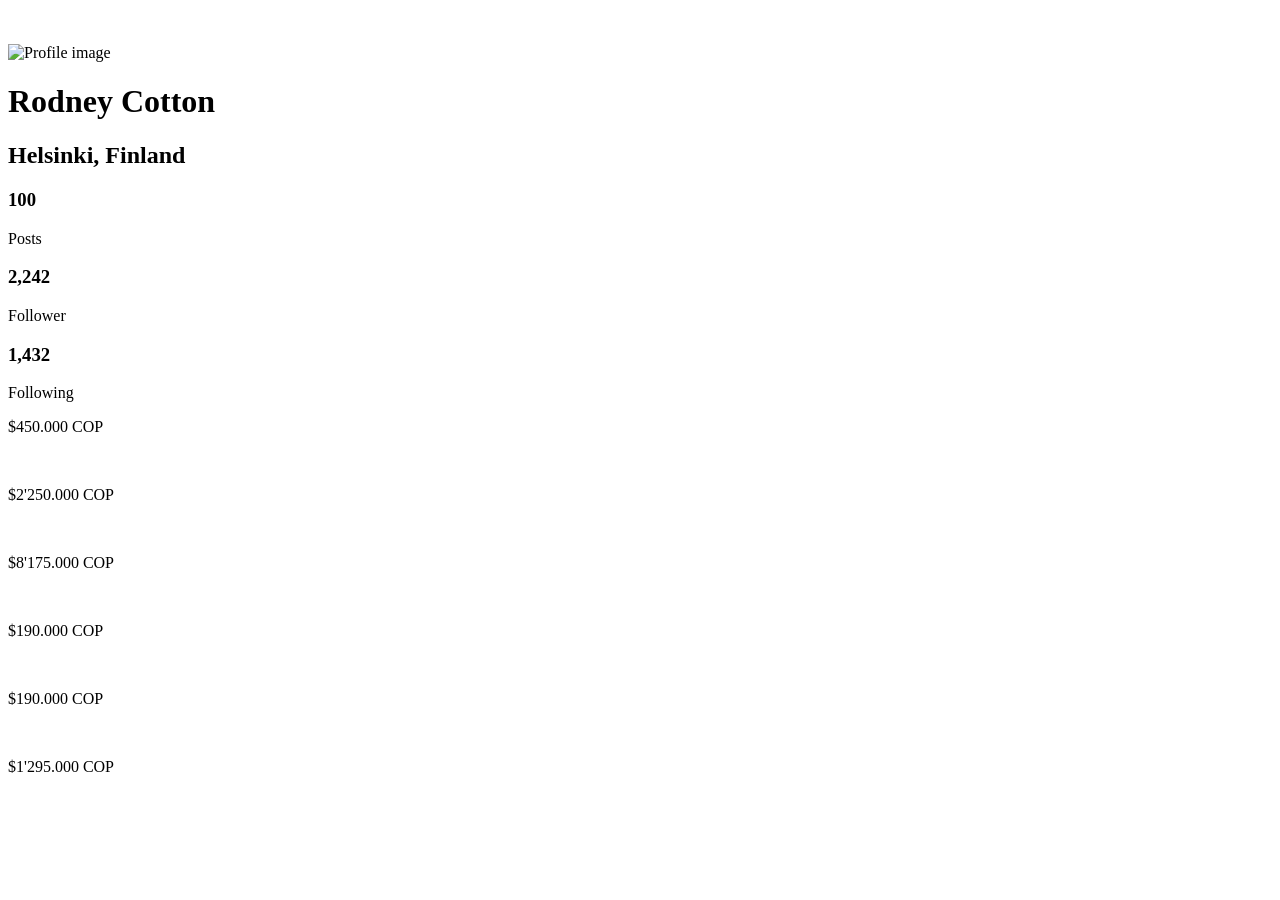
==== index.html @ 4af617aa "Feat favicon" ====
<!DOCTYPE html>
<html lang="en">
<head>
	<meta charset="UTF-8">
	<meta name="viewport" content="width=device-width, initial-scale=1.0">
	<meta name="viewport" content="width=device-width, initial-scale=1.0">
	<link rel="stylesheet" href="CSS/normalize.css">
	<link rel="stylesheet" href="CSS/styles.css">
	<link rel="stylesheet" href="CSS/fonts.css">
	<link rel="icon" type="image/x-icon" href="Price-Gallery.png">
	<script src="https://cdnjs.cloudflare.com/ajax/libs/jquery/3.0.0-beta1/jquery.slim.min.js"></script>
	<script src="JS/script.js"></script>
	<title>Gallery</title>
</head>
<body><br><br>
	<div class="contain">
		<div class="header">
			<div class="profile-img">
				<img src="IMG/profilePhoto.png" alt="Profile image">
			</div>
			<div class="profile-name">
				<h1>Rodney Cotton</h1>
				<h2>Helsinki, Finland</h2>
			</div>
			<div class="profile-stats">
				<div>
					<h3>100</h3>
					<p>Posts</p>
				</div>
				<div>
					<h3>2,242</h3>
					<p>Follower</p>
				</div>
				<div>
					<h3>1,432</h3>
					<p>Following</p>
				</div>
			</div>
		</div>
		<div class="main">
			<div class="section1">
				<div class="cont-section-1">
					<div class="1">
						<div class="over">
							<p>$450.000 COP</p>
						</div>
						<img src="IMG/photo1.png" alt="">
					</div>
					<div>
						<div class="over2">
							<p>$2'250.000 COP</p>
						</div>
						<img src="IMG/photo2.png" alt="">
					</div>
				</div>
			</div>
			<div class="globe">
				<div class="section2">
					<div class="cont-section-2">
						<div>
							<div class="over3">
								<p>$8'175.000 COP</p>
							</div>
							<img src="IMG/photo3.png" alt="">
						</div>
						<div>
							<div class="over4">
								<p>$190.000 COP</p>
							</div>
							<img src="IMG/photo5.png" alt="">
						</div>
						<div>
							<div class="over5">
								<p>$190.000 COP</p>
							</div>
							<img src="IMG/photo6.png" alt="">
						</div>
					</div>
				</div>

				<div class="section3">
					<div class="cont-section-3">
						<div>
							<div class="over6">
								<p>$1'295.000 COP</p>
							</div>
							<img src="IMG/photo4.png" alt="">
						</div>
					</div>
				</div>						
			</div>
		</div>
	</div>
</body>
</html>
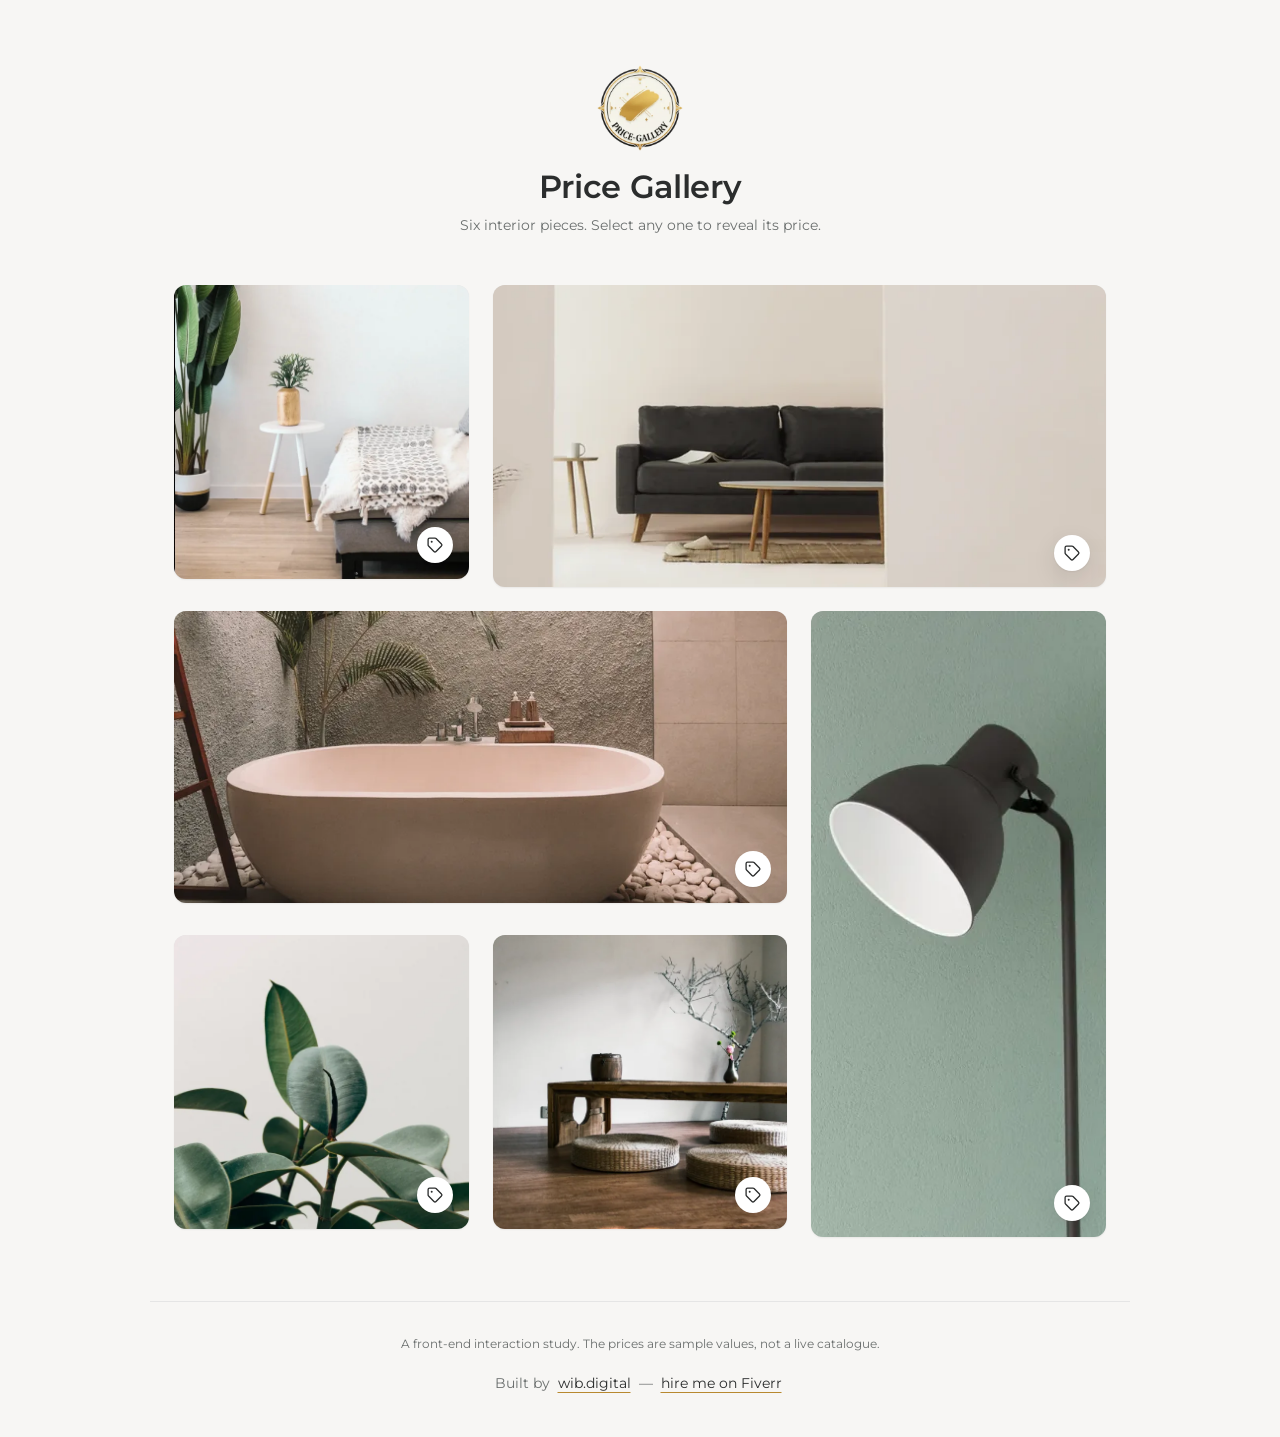
==== commit ad89c2a7: "Publish rebuilt site with hire-me block, footer credit and Person JSON-LD Co-Authored-By: Claude Opu" ====
--- a/index.html
+++ b/index.html
@@ -1,95 +1,127 @@
 <!DOCTYPE html>
 <html lang="en">
-<head>
-	<meta charset="UTF-8">
-	<meta name="viewport" content="width=device-width, initial-scale=1.0">
-	<meta name="viewport" content="width=device-width, initial-scale=1.0">
-	<link rel="stylesheet" href="CSS/normalize.css">
-	<link rel="stylesheet" href="CSS/styles.css">
-	<link rel="stylesheet" href="CSS/fonts.css">
-	<link rel="icon" type="image/x-icon" href="Price-Gallery.png">
-	<script src="https://cdnjs.cloudflare.com/ajax/libs/jquery/3.0.0-beta1/jquery.slim.min.js"></script>
-	<script src="JS/script.js"></script>
-	<title>Gallery</title>
-</head>
-<body><br><br>
-	<div class="contain">
-		<div class="header">
-			<div class="profile-img">
-				<img src="IMG/profilePhoto.png" alt="Profile image">
-			</div>
-			<div class="profile-name">
-				<h1>Rodney Cotton</h1>
-				<h2>Helsinki, Finland</h2>
-			</div>
-			<div class="profile-stats">
-				<div>
-					<h3>100</h3>
-					<p>Posts</p>
-				</div>
-				<div>
-					<h3>2,242</h3>
-					<p>Follower</p>
-				</div>
-				<div>
-					<h3>1,432</h3>
-					<p>Following</p>
-				</div>
-			</div>
-		</div>
-		<div class="main">
-			<div class="section1">
-				<div class="cont-section-1">
-					<div class="1">
-						<div class="over">
-							<p>$450.000 COP</p>
-						</div>
-						<img src="IMG/photo1.png" alt="">
-					</div>
-					<div>
-						<div class="over2">
-							<p>$2'250.000 COP</p>
-						</div>
-						<img src="IMG/photo2.png" alt="">
-					</div>
-				</div>
-			</div>
-			<div class="globe">
-				<div class="section2">
-					<div class="cont-section-2">
-						<div>
-							<div class="over3">
-								<p>$8'175.000 COP</p>
-							</div>
-							<img src="IMG/photo3.png" alt="">
-						</div>
-						<div>
-							<div class="over4">
-								<p>$190.000 COP</p>
-							</div>
-							<img src="IMG/photo5.png" alt="">
-						</div>
-						<div>
-							<div class="over5">
-								<p>$190.000 COP</p>
-							</div>
-							<img src="IMG/photo6.png" alt="">
-						</div>
-					</div>
-				</div>
+  <head>
+    <meta charset="utf-8">
+    <meta name="viewport" content="width=device-width, initial-scale=1">
+    <title>Price Gallery — interior pieces and what they cost</title>
+    <meta name="description" content="A six-piece interior gallery laid out in an asymmetric grid. Select any sofa, lamp or plant to reveal what it costs in Colombian pesos. No build step.">
+    <link rel="canonical" href="https://pricegallery.wib.digital/">
 
-				<div class="section3">
-					<div class="cont-section-3">
-						<div>
-							<div class="over6">
-								<p>$1'295.000 COP</p>
-							</div>
-							<img src="IMG/photo4.png" alt="">
-						</div>
-					</div>
-				</div>						
-			</div>
-		</div>
-	</div>
-</body>
-</html>+    <meta property="og:type" content="website">
+    <meta property="og:url" content="https://pricegallery.wib.digital/">
+    <meta property="og:title" content="Price Gallery — interior pieces and what they cost">
+    <meta property="og:description" content="A six-piece interior gallery laid out in an asymmetric grid. Select any sofa, lamp or plant to reveal what it costs in Colombian pesos. No build step.">
+    <meta property="og:image" content="https://pricegallery.wib.digital/assets/img/logo/og-image.png">
+
+    <link rel="icon" type="image/png" href="assets/img/logo/favicon.png">
+
+    <link rel="preconnect" href="https://fonts.googleapis.com">
+    <link rel="preconnect" href="https://fonts.gstatic.com" crossorigin>
+    <link rel="stylesheet" href="https://fonts.googleapis.com/css2?family=Montserrat:wght@400;600&display=swap">
+
+    <link rel="stylesheet" href="assets/css/base.css">
+    <link rel="stylesheet" href="assets/css/layout.css">
+    <link rel="stylesheet" href="assets/css/components.css">
+
+    <script>
+      // Flags the enhanced state before first paint, so the prices do not
+      // flash on screen before the deferred scripts collapse them.
+      document.documentElement.classList.add("has-js");
+    </script>
+    <script src="assets/js/modules/price-reveal.js" defer></script>
+    <script src="assets/js/main.js" defer></script>
+
+    <script type="application/ld+json">
+      {
+        "@context": "https://schema.org",
+        "@type": "Person",
+        "name": "Pablo Nieto Pérez",
+        "url": "https://wib.digital",
+        "jobTitle": "Web Designer and Developer",
+        "sameAs": [
+          "https://www.fiverr.com/pablonietop",
+          "https://www.linkedin.com/in/pablo-nieto-perez-39a530292"
+        ]
+      }
+    </script>
+  </head>
+
+  <body class="page">
+    <a class="skip-link" href="#gallery">Skip to the gallery</a>
+
+    <svg width="0" height="0" aria-hidden="true" focusable="false" style="position: absolute">
+      <symbol id="icon-tag" viewBox="0 0 24 24" fill="none" stroke="currentColor" stroke-width="1.75" stroke-linecap="round" stroke-linejoin="round">
+        <path d="M20.6 13.4 13.4 20.6a2 2 0 0 1-2.8 0l-7.2-7.2A2 2 0 0 1 2.8 12V4.8a2 2 0 0 1 2-2H12a2 2 0 0 1 1.4.6l7.2 7.2a2 2 0 0 1 0 2.8Z"></path>
+        <circle cx="7.6" cy="7.6" r="1.3" fill="currentColor" stroke="none"></circle>
+      </symbol>
+    </svg>
+
+    <header class="site-header container">
+      <img class="site-header__logo" src="assets/img/logo/price-gallery.webp" width="256" height="256" alt="Price Gallery logo: a gold brushstroke inside a black and gold ring">
+      <h1 class="site-header__title">Price Gallery</h1>
+      <p class="site-header__tagline">Six interior pieces. Select any one to reveal its price.</p>
+    </header>
+
+    <main class="gallery container" id="gallery">
+      <h2 class="visually-hidden">The pieces</h2>
+
+      <ul class="gallery__grid">
+        <li class="gallery__item gallery__item--square gallery__item--side-table">
+          <button class="piece" type="button" aria-expanded="false">
+            <img class="piece__photo" src="assets/img/content/side-table.webp" width="600" height="598" alt="White three-legged side table holding a gold vase, beside a daybed and a large potted palm" fetchpriority="high">
+            <span class="piece__price">$450.000 COP</span>
+            <span class="piece__badge"><svg aria-hidden="true" focusable="false"><use href="#icon-tag"></use></svg></span>
+          </button>
+        </li>
+
+        <li class="gallery__item gallery__item--wide gallery__item--sofa">
+          <button class="piece" type="button" aria-expanded="false">
+            <img class="piece__photo" src="assets/img/content/sofa.webp" width="800" height="380" alt="Dark grey three-seat sofa with an open book on the cushion, next to an oval wooden coffee table">
+            <span class="piece__price">$2.250.000 COP</span>
+            <span class="piece__badge"><svg aria-hidden="true" focusable="false"><use href="#icon-tag"></use></svg></span>
+          </button>
+        </li>
+
+        <li class="gallery__item gallery__item--wide gallery__item--bathtub">
+          <button class="piece" type="button" aria-expanded="false">
+            <img class="piece__photo" src="assets/img/content/bathtub.webp" width="800" height="381" alt="Freestanding stone bathtub against a textured concrete wall, standing on a bed of white pebbles" loading="lazy">
+            <span class="piece__price">$8.175.000 COP</span>
+            <span class="piece__badge"><svg aria-hidden="true" focusable="false"><use href="#icon-tag"></use></svg></span>
+          </button>
+        </li>
+
+        <li class="gallery__item gallery__item--tall gallery__item--floor-lamp">
+          <button class="piece" type="button" aria-expanded="false">
+            <img class="piece__photo" src="assets/img/content/floor-lamp.webp" width="297" height="630" alt="Black metal floor lamp with a domed shade, angled against a sage green wall" loading="lazy">
+            <span class="piece__price">$1.295.000 COP</span>
+            <span class="piece__badge"><svg aria-hidden="true" focusable="false"><use href="#icon-tag"></use></svg></span>
+          </button>
+        </li>
+
+        <li class="gallery__item gallery__item--square gallery__item--rubber-plant">
+          <button class="piece" type="button" aria-expanded="false">
+            <img class="piece__photo" src="assets/img/content/rubber-plant.webp" width="598" height="596" alt="Rubber plant with broad dark green leaves against a pale grey wall" loading="lazy">
+            <span class="piece__price">$190.000 COP</span>
+            <span class="piece__badge"><svg aria-hidden="true" focusable="false"><use href="#icon-tag"></use></svg></span>
+          </button>
+        </li>
+
+        <li class="gallery__item gallery__item--square gallery__item--wooden-bench">
+          <button class="piece" type="button" aria-expanded="false">
+            <img class="piece__photo" src="assets/img/content/wooden-bench.webp" width="598" height="598" alt="Low solid-wood bench with a small barrel on top, surrounded by woven straw floor cushions" loading="lazy">
+            <span class="piece__price">$190.000 COP</span>
+            <span class="piece__badge"><svg aria-hidden="true" focusable="false"><use href="#icon-tag"></use></svg></span>
+          </button>
+        </li>
+      </ul>
+    </main>
+
+    <footer class="site-footer container">
+      <p class="site-footer__note">A front-end interaction study. The prices are sample values, not a live catalogue.</p>
+      <p>
+        Built by <a href="https://wib.digital" rel="noopener">wib.digital</a> —
+        <a href="https://www.fiverr.com/pablonietop" rel="noopener">hire me on Fiverr</a>
+      </p>
+    </footer>
+  </body>
+</html>
--- a/assets/css/base.css
+++ b/assets/css/base.css
@@ -0,0 +1,172 @@
+/* ==========================================================================
+   Base — custom properties, reset, typography, utilities
+   ========================================================================== */
+
+/* Custom properties
+   ========================================================================== */
+
+:root {
+  /* Colour. Greys are the original palette; the gold is sampled from the
+     project logo. #a9a9a9 and #bdbdbd were dropped — both failed 4.5:1. */
+  --color-ink: #2b2d2d;
+  --color-body: #4e5150;
+  --color-muted: #6b6f6e;
+  --color-surface: #ffffff;
+  --color-canvas: #f7f6f4;
+  --color-line: #e5e5e5;
+  --color-accent: #b8892f;
+  --color-overlay: rgba(23, 24, 24, 0.88);
+  --color-on-overlay: #ffffff;
+
+  /* Spacing — 4 / 8 / 16 / 24 / 32 / 48 / 64 / 96 */
+  --space-1: 0.25rem;
+  --space-2: 0.5rem;
+  --space-3: 1rem;
+  --space-4: 1.5rem;
+  --space-5: 2rem;
+  --space-6: 3rem;
+  --space-7: 4rem;
+  --space-8: 6rem;
+
+  /* Typography */
+  --font-sans: "Montserrat", system-ui, -apple-system, "Segoe UI", sans-serif;
+  --text-xs: 0.75rem;
+  --text-sm: 0.875rem;
+  --text-base: 1rem;
+  --text-lg: 1.125rem;
+  --text-xl: clamp(1.5rem, 1.2rem + 1.5vw, 2rem);
+
+  /* Radii */
+  --radius-sm: 0.5rem;
+  --radius-md: 0.75rem;
+  --radius-lg: 1rem;
+  --radius-full: 9999px;
+
+  /* Elevation */
+  --shadow-sm: 0 1px 2px rgba(23, 24, 24, 0.06);
+  --shadow-md: 0 1px 2px rgba(23, 24, 24, 0.06), 0 8px 24px rgba(23, 24, 24, 0.1);
+  --shadow-lg: 0 2px 4px rgba(23, 24, 24, 0.06), 0 16px 40px rgba(23, 24, 24, 0.14);
+
+  /* Motion */
+  --transition: 200ms cubic-bezier(0.4, 0, 0.2, 1);
+
+  /* Layout */
+  --container: 61.25rem; /* 980px — the original maximum width */
+}
+
+/* Reset
+   ========================================================================== */
+
+*,
+*::before,
+*::after {
+  box-sizing: border-box;
+}
+
+* {
+  margin: 0;
+}
+
+html {
+  -webkit-text-size-adjust: 100%;
+  scroll-behavior: smooth;
+}
+
+body {
+  min-height: 100vh;
+  background-color: var(--color-canvas);
+  color: var(--color-body);
+  font-family: var(--font-sans);
+  font-size: var(--text-base);
+  line-height: 1.6;
+  -webkit-font-smoothing: antialiased;
+  text-rendering: optimizeLegibility;
+}
+
+img,
+svg {
+  display: block;
+  max-width: 100%;
+}
+
+button {
+  font: inherit;
+  color: inherit;
+}
+
+ul {
+  padding: 0;
+  list-style: none;
+}
+
+a {
+  color: var(--color-ink);
+  text-decoration-color: var(--color-accent);
+  text-decoration-thickness: 1px;
+  text-underline-offset: 0.25em;
+  transition: color var(--transition);
+}
+
+a:hover {
+  color: var(--color-accent);
+}
+
+/* Typography
+   ========================================================================== */
+
+h1,
+h2,
+h3 {
+  color: var(--color-ink);
+  font-weight: 600;
+  line-height: 1.2;
+  text-wrap: balance;
+}
+
+h1 {
+  font-size: var(--text-xl);
+  letter-spacing: -0.01em;
+}
+
+h2 {
+  font-size: var(--text-lg);
+}
+
+/* Utilities
+   ========================================================================== */
+
+.visually-hidden {
+  position: absolute;
+  width: 1px;
+  height: 1px;
+  padding: 0;
+  overflow: hidden;
+  border: 0;
+  clip-path: inset(50%);
+  white-space: nowrap;
+}
+
+/* Focus
+   ========================================================================== */
+
+:focus-visible {
+  outline: 2px solid var(--color-accent);
+  outline-offset: 3px;
+  border-radius: var(--radius-sm);
+}
+
+/* Motion preferences
+   ========================================================================== */
+
+@media (prefers-reduced-motion: reduce) {
+  html {
+    scroll-behavior: auto;
+  }
+
+  *,
+  *::before,
+  *::after {
+    transition-duration: 0.01ms !important;
+    animation-duration: 0.01ms !important;
+  }
+}
--- a/assets/css/layout.css
+++ b/assets/css/layout.css
@@ -0,0 +1,196 @@
+/* ==========================================================================
+   Layout — page shell, header, gallery grid, footer
+   ========================================================================== */
+
+/* Page shell
+   ========================================================================== */
+
+.page {
+  display: flex;
+  flex-direction: column;
+  min-height: 100vh;
+}
+
+.container {
+  width: 100%;
+  max-width: var(--container);
+  margin-inline: auto;
+  padding-inline: var(--space-4);
+}
+
+/* Header
+   ========================================================================== */
+
+.site-header {
+  padding-block: var(--space-6) var(--space-5);
+  text-align: center;
+}
+
+.site-header__logo {
+  width: 72px;
+  height: 72px;
+  margin-inline: auto;
+}
+
+.site-header__title {
+  margin-top: var(--space-3);
+}
+
+.site-header__tagline {
+  max-width: 46ch;
+  margin-inline: auto;
+  margin-top: var(--space-2);
+  color: var(--color-muted);
+  font-size: var(--text-sm);
+}
+
+/* Gallery grid
+   ==========================================================================
+   One column on phones, two from 480px, and the original asymmetric
+   three-column arrangement from 1024px. Each cell carries its own aspect
+   ratio so the grid rows size themselves without fixed pixel heights. */
+
+.gallery {
+  flex: 1;
+  padding-bottom: var(--space-7);
+}
+
+/* minmax(0, 1fr) rather than 1fr: the cards carry aspect ratios, and a bare
+   1fr track refuses to shrink below their min-content width, which makes the
+   columns come out unequal. */
+.gallery__grid {
+  display: grid;
+  gap: var(--space-4);
+  grid-template-columns: minmax(0, 1fr);
+}
+
+.gallery__item {
+  aspect-ratio: 3 / 2;
+}
+
+.gallery__item--square {
+  aspect-ratio: 1 / 1;
+}
+
+.gallery__item--tall {
+  aspect-ratio: 4 / 5;
+}
+
+/* Footer
+   ========================================================================== */
+
+.site-footer {
+  padding-block: var(--space-5);
+  border-top: 1px solid var(--color-line);
+  color: var(--color-muted);
+  font-size: var(--text-sm);
+  text-align: center;
+}
+
+.site-footer p + p {
+  margin-top: var(--space-2);
+}
+
+.site-footer__note {
+  max-width: 60ch;
+  margin-inline: auto;
+  font-size: var(--text-xs);
+}
+
+/* Error page
+   ========================================================================== */
+
+.error {
+  display: flex;
+  flex: 1;
+  flex-direction: column;
+  align-items: center;
+  justify-content: center;
+  padding-block: var(--space-8);
+  text-align: center;
+}
+
+.error__code {
+  color: var(--color-accent);
+  font-size: var(--text-xl);
+  font-weight: 600;
+  letter-spacing: 0.08em;
+}
+
+.error__title {
+  margin-top: var(--space-2);
+}
+
+.error__text {
+  max-width: 42ch;
+  margin-top: var(--space-3);
+  color: var(--color-muted);
+}
+
+/* Media queries
+   ========================================================================== */
+
+@media (min-width: 480px) {
+  /* Dense packing lets the tall piece backfill the gap the first wide photo
+     leaves behind, so two columns stay solid without reordering the markup. */
+  .gallery__grid {
+    grid-auto-flow: dense;
+    grid-template-columns: repeat(2, minmax(0, 1fr));
+  }
+
+  .gallery__item--wide {
+    grid-column: span 2;
+    aspect-ratio: 21 / 10;
+  }
+
+  .gallery__item--tall {
+    aspect-ratio: 1 / 1;
+  }
+}
+
+@media (min-width: 768px) {
+  .site-header {
+    padding-block: var(--space-7) var(--space-6);
+  }
+
+  .site-header__logo {
+    width: 88px;
+    height: 88px;
+  }
+}
+
+@media (min-width: 1024px) {
+  /* Every cell is placed by hand here, so reading order matches source order. */
+  .gallery__grid {
+    grid-auto-flow: row;
+    grid-template-columns: repeat(3, minmax(0, 1fr));
+  }
+
+  .gallery__item--side-table {
+    grid-area: 1 / 1 / 2 / 2;
+  }
+
+  /* Shares row 1 with the side table, so it takes the row height rather than
+     its own ratio — otherwise the two cards end on different baselines. */
+  .gallery__item--sofa {
+    grid-area: 1 / 2 / 2 / 4;
+    aspect-ratio: auto;
+  }
+
+  .gallery__item--bathtub {
+    grid-area: 2 / 1 / 3 / 3;
+  }
+
+  .gallery__item--floor-lamp {
+    grid-area: 2 / 3 / 4 / 4;
+    aspect-ratio: auto;
+  }
+
+  .gallery__item--rubber-plant {
+    grid-area: 3 / 1 / 4 / 2;
+  }
+
+  .gallery__item--wooden-bench {
+    grid-area: 3 / 2 / 4 / 3;
+  }
+}
--- a/assets/css/components.css
+++ b/assets/css/components.css
@@ -0,0 +1,180 @@
+/* ==========================================================================
+   Components — skip link, gallery piece, link button
+   ========================================================================== */
+
+/* Skip link
+   ========================================================================== */
+
+.skip-link {
+  position: absolute;
+  top: var(--space-2);
+  left: var(--space-2);
+  z-index: 10;
+  display: inline-flex;
+  align-items: center;
+  min-height: 2.75rem;
+  padding: var(--space-2) var(--space-3);
+  transform: translateY(-200%);
+  border-radius: var(--radius-sm);
+  background-color: var(--color-surface);
+  box-shadow: var(--shadow-md);
+  font-size: var(--text-sm);
+  font-weight: 600;
+  text-decoration: none;
+  transition: transform var(--transition);
+}
+
+.skip-link:focus-visible {
+  transform: translateY(0);
+}
+
+/* Gallery piece
+   ==========================================================================
+   The whole card is a button. Selecting it slides a price bar down over the
+   top edge of the photo and swaps aria-expanded, so the price reaches
+   pointer, keyboard and screen-reader users alike — at every viewport. */
+
+.piece {
+  position: relative;
+  width: 100%;
+  height: 100%;
+  padding: 0;
+  overflow: hidden;
+  border: 0;
+  border-radius: var(--radius-md);
+  background-color: var(--color-line);
+  box-shadow: var(--shadow-sm);
+  cursor: pointer;
+  transition:
+    box-shadow var(--transition),
+    transform var(--transition);
+}
+
+.piece:hover {
+  box-shadow: var(--shadow-md);
+  transform: translateY(-2px);
+}
+
+.piece:active {
+  transform: translateY(0);
+  box-shadow: var(--shadow-sm);
+}
+
+.piece:focus-visible {
+  outline: 2px solid var(--color-accent);
+  outline-offset: 3px;
+}
+
+.piece__photo {
+  position: absolute;
+  inset: 0;
+  width: 100%;
+  height: 100%;
+  object-fit: cover;
+}
+
+.piece__price {
+  position: absolute;
+  inset-inline: 0;
+  top: 0;
+  padding: var(--space-3) var(--space-2);
+  background-color: var(--color-overlay);
+  color: var(--color-on-overlay);
+  font-size: var(--text-sm);
+  font-weight: 600;
+  letter-spacing: 0.02em;
+  text-align: center;
+}
+
+/* The badge marks the card as interactive before anyone touches it. */
+.piece__badge {
+  position: absolute;
+  right: var(--space-3);
+  bottom: var(--space-3);
+  display: none;
+  place-items: center;
+  width: 2.25rem;
+  height: 2.25rem;
+  border-radius: var(--radius-full);
+  background-color: var(--color-surface);
+  box-shadow: var(--shadow-md);
+  color: var(--color-ink);
+  transition:
+    opacity var(--transition),
+    transform var(--transition);
+}
+
+.piece__badge svg {
+  width: 1.125rem;
+  height: 1.125rem;
+}
+
+/* Enhanced state — only once the script has flagged the document.
+   Without JavaScript every price stays on screen rather than vanishing. */
+
+.has-js .piece__price {
+  transform: translateY(-100%);
+  opacity: 0;
+  visibility: hidden;
+  transition:
+    transform var(--transition),
+    opacity var(--transition),
+    visibility var(--transition);
+}
+
+.has-js .piece.is-open .piece__price {
+  transform: translateY(0);
+  opacity: 1;
+  visibility: visible;
+}
+
+.has-js .piece__badge {
+  display: grid;
+}
+
+.has-js .piece:hover .piece__badge {
+  transform: scale(1.08);
+}
+
+.has-js .piece.is-open .piece__badge {
+  opacity: 0;
+  transform: scale(0.8);
+}
+
+/* Link button
+   ========================================================================== */
+
+.link-button {
+  display: inline-flex;
+  align-items: center;
+  min-height: 2.75rem;
+  margin-top: var(--space-4);
+  padding: var(--space-2) var(--space-5);
+  border-radius: var(--radius-full);
+  background-color: var(--color-ink);
+  color: var(--color-surface);
+  font-size: var(--text-sm);
+  font-weight: 600;
+  text-decoration: none;
+  transition:
+    background-color var(--transition),
+    box-shadow var(--transition);
+}
+
+.link-button:hover {
+  background-color: var(--color-accent);
+  box-shadow: var(--shadow-md);
+  color: var(--color-surface);
+}
+
+.link-button:active {
+  box-shadow: var(--shadow-sm);
+}
+
+/* Footer links need a comfortable touch target of their own. */
+.site-footer a {
+  display: inline-flex;
+  align-items: center;
+  min-height: 2.75rem;
+  padding-inline: var(--space-1);
+}
